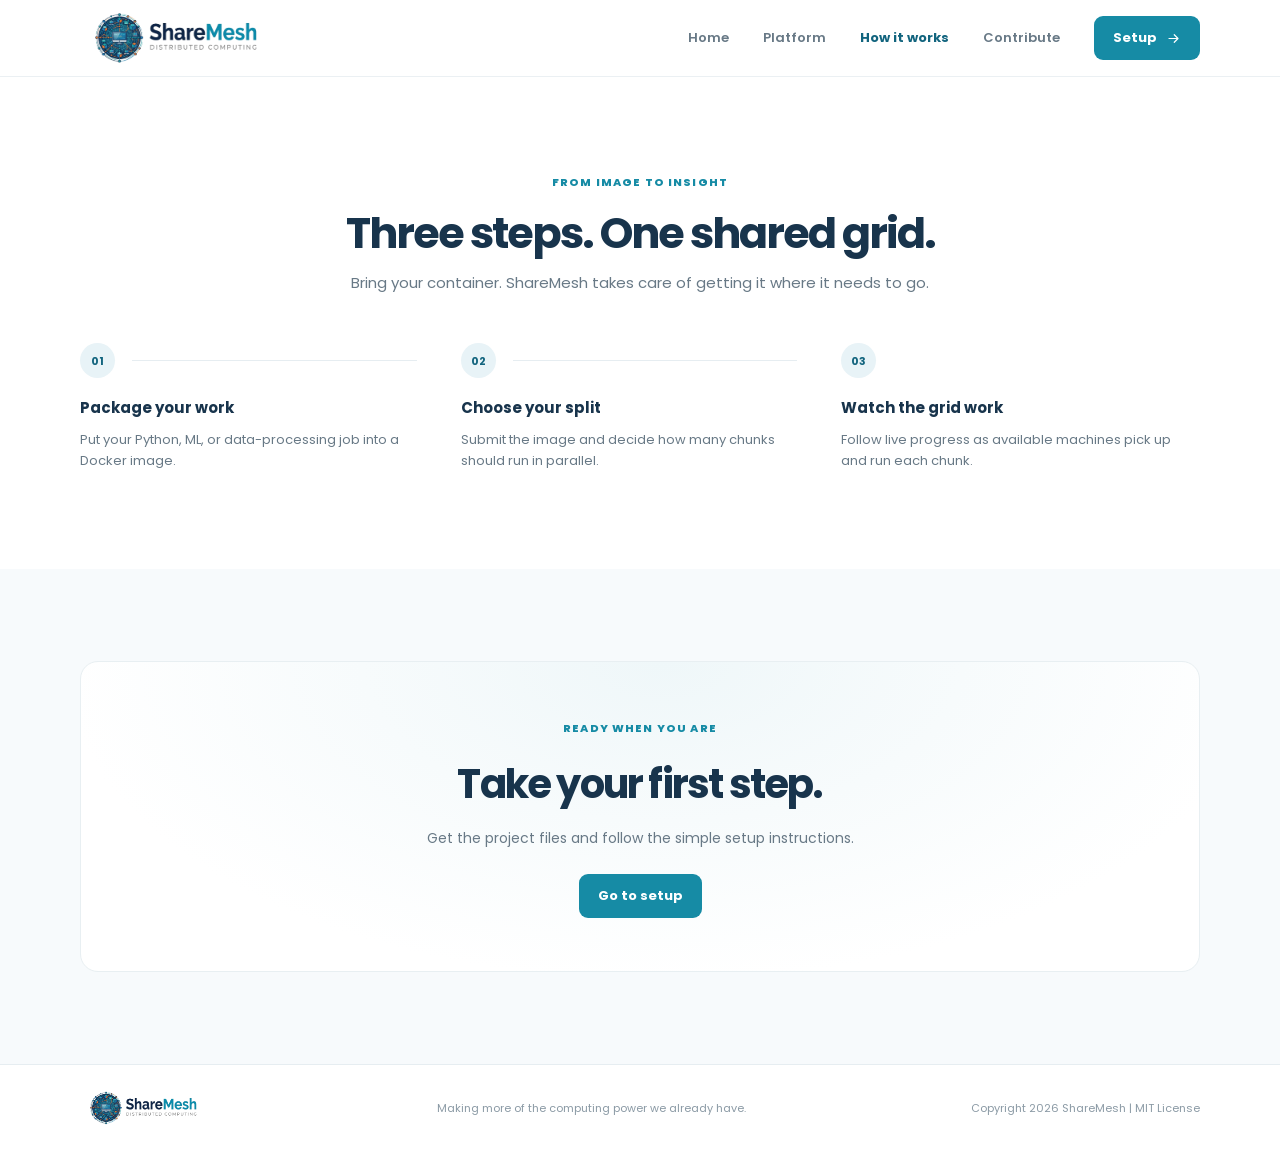
==== how-it-works.html @ c345e62b "Add files via upload" ====
<!doctype html>
<html lang="en">
  <head>
    <meta charset="UTF-8" />
    <meta name="viewport" content="width=device-width, initial-scale=1" />
    <meta name="description" content="Learn how to package a compute job, split it into chunks, and run it across the ShareMesh grid." />
    <meta name="theme-color" content="#ffffff" />
    <link rel="icon" type="image/png" href="logo.png" />
    <link rel="preconnect" href="https://fonts.googleapis.com" />
    <link rel="preconnect" href="https://fonts.gstatic.com" crossorigin />
    <link href="https://fonts.googleapis.com/css2?family=Poppins:wght@400;500;600;700&display=swap" rel="stylesheet" />
    <link rel="stylesheet" href="site.css" />
    <title>How it works - ShareMesh</title>
  </head>
  <body>
    <header class="site-header">
      <nav class="nav wrap" aria-label="Main navigation">
        <a class="brand" href="index.html#top" aria-label="ShareMesh home">
          <img class="brand-logo" src="logo.png" alt="ShareMesh" />
        </a>
        <button class="menu-toggle" type="button" aria-label="Open navigation menu" aria-expanded="false" aria-controls="nav-links">
          <svg width="19" height="19" viewBox="0 0 24 24" fill="none" aria-hidden="true">
            <path d="M4 7h16M4 12h16M4 17h16" stroke="currentColor" stroke-width="1.7" stroke-linecap="round" />
          </svg>
        </button>
        <div class="nav-links" id="nav-links">
          <a href="index.html" >Home</a>
          <a href="platform.html" >Platform</a>
          <a href="how-it-works.html" aria-current="page">How it works</a>
          <a href="contribute.html" >Contribute</a>
          <a class="button" href="setup.html" >
            Setup
            <svg width="15" height="15" viewBox="0 0 20 20" fill="none" aria-hidden="true">
              <path d="M4 10h12m-5-5 5 5-5 5" stroke="currentColor" stroke-width="1.6" stroke-linecap="round" stroke-linejoin="round" />
            </svg>
          </a>
        </div>
      </nav>
    </header>
    <main id="top">
<section class="section" id="how-it-works" aria-labelledby="steps-title">
        <div class="wrap">
          <div class="section-heading">
            <div class="eyebrow">From image to insight</div>
            <h2 id="steps-title">Three steps. One shared grid.</h2>
            <p>Bring your container. ShareMesh takes care of getting it where it needs to go.</p>
          </div>
          <div class="steps">
            <article class="step">
              <h3>Package your work</h3>
              <p>Put your Python, ML, or data-processing job into a Docker image.</p>
            </article>
            <article class="step">
              <h3>Choose your split</h3>
              <p>Submit the image and decide how many chunks should run in parallel.</p>
            </article>
            <article class="step">
              <h3>Watch the grid work</h3>
              <p>Follow live progress as available machines pick up and run each chunk.</p>
            </article>
          </div>
        </div>
      </section>
      <section class="section section-soft" aria-label="Continue to setup">
        <div class="wrap">
          <div class="cta-panel">
            <div class="eyebrow">Ready when you are</div>
            <h2>Take your first step.</h2>
            <p>Get the project files and follow the simple setup instructions.</p>
            <a class="button" href="setup.html">Go to setup</a>
          </div>
        </div>
      </section>
    </main>
    <footer class="site-footer">
      <div class="wrap footer-inner">
        <a class="brand" href="index.html#top" aria-label="ShareMesh home">
          <img class="brand-logo" src="logo.png" alt="ShareMesh distributed computing" />
        </a>
        <span>Making more of the computing power we already have.</span>
        <span>Copyright 2026 ShareMesh | MIT License</span>
      </div>
    </footer>
    <script src="site.js" defer></script>
  </body>
</html>
---- site.css ----
:root {
        color-scheme: light;
        --ink: #18344c;
        --body: #687986;
        --muted: #8b9aa5;
        --line: #e6edf1;
        --paper: #ffffff;
        --wash: #f7fafc;
        --blue-soft: #e8f3f7;
        --blue: #168ba5;
        --blue-dark: #12647e;
        --blue-light: #d5edf3;
        --shadow: 0 18px 55px rgba(34, 79, 101, 0.09);
        font-family: "Poppins", ui-sans-serif, system-ui, sans-serif;
        font-synthesis: none;
        text-rendering: optimizeLegibility;
        -webkit-font-smoothing: antialiased;
        -moz-osx-font-smoothing: grayscale;
      }

      *,
      *::before,
      *::after {
        box-sizing: border-box;
      }

      html {
        scroll-behavior: smooth;
        scroll-padding-top: 92px;
      }

      body {
        margin: 0;
        background: var(--paper);
        color: var(--ink);
        font-size: 15px;
        line-height: 1.65;
      }

      a {
        color: inherit;
        text-decoration: none;
      }

      button,
      a {
        -webkit-tap-highlight-color: transparent;
      }

      button {
        font: inherit;
      }

      .wrap {
        width: min(1120px, calc(100% - 48px));
        margin-inline: auto;
      }

      .site-header {
        position: sticky;
        z-index: 5;
        top: 0;
        border-bottom: 1px solid rgba(230, 237, 241, 0.8);
        background: rgba(255, 255, 255, 0.92);
        backdrop-filter: blur(16px);
      }

      .nav {
        display: flex;
        min-height: 76px;
        align-items: center;
        justify-content: space-between;
      }

      .brand {
        display: inline-flex;
        align-items: center;
        gap: 10px;
        color: var(--ink);
        font-size: 19px;
        font-weight: 730;
        letter-spacing: -0.8px;
      }

      .brand-logo {
        display: block;
        width: 200px;
        max-height: 74px;
        object-fit: contain;
      }

      .nav-links {
        display: flex;
        align-items: center;
        gap: 34px;
        color: var(--body);
        font-size: 13px;
        font-weight: 550;
      }

      .nav-links a:not(.button):hover,
      .text-link:hover {
        color: var(--blue-dark);
      }

      .button {
        display: inline-flex;
        min-height: 44px;
        align-items: center;
        justify-content: center;
        gap: 9px;
        padding: 0 18px;
        border: 1px solid transparent;
        border-radius: 9px;
        background: var(--blue);
        color: white;
        font-size: 13px;
        font-weight: 650;
        transition:
          background 160ms ease,
          transform 160ms ease,
          box-shadow 160ms ease;
      }

      .button:hover {
        transform: translateY(-1px);
        background: var(--blue-dark);
        box-shadow: 0 7px 18px rgba(18, 100, 126, 0.16);
      }

      .button-light {
        border-color: var(--line);
        background: white;
        color: var(--ink);
      }

      .button-light:hover {
        background: var(--wash);
        box-shadow: none;
      }

      .menu-toggle {
        display: none;
        width: 42px;
        height: 42px;
        align-items: center;
        justify-content: center;
        border: 1px solid var(--line);
        border-radius: 9px;
        background: white;
        color: var(--ink);
        cursor: pointer;
      }

      .hero {
        display: grid;
        min-height: 590px;
        grid-template-columns: 1.03fr 0.97fr;
        align-items: center;
        gap: 50px;
        padding-block: 74px 85px;
      }

      .eyebrow {
        display: inline-flex;
        align-items: center;
        gap: 8px;
        color: var(--blue);
        font-size: 11px;
        font-weight: 720;
        letter-spacing: 1.15px;
        text-transform: uppercase;
      }

      .eyebrow-dot {
        width: 7px;
        height: 7px;
        border-radius: 50%;
        background: #48a7be;
        box-shadow: 0 0 0 4px #eaf5f8;
      }

      h1,
      h2,
      h3,
      p {
        margin-top: 0;
      }

      h1 {
        max-width: 590px;
        margin-block: 22px 19px;
        font-size: clamp(43px, 5.2vw, 67px);
        font-weight: 650;
        letter-spacing: -4px;
        line-height: 1.07;
      }

      h1 span {
        color: var(--blue);
        font-weight: 500;
      }

      .hero-copy {
        max-width: 490px;
        margin-bottom: 28px;
        color: var(--body);
        font-size: 16px;
        line-height: 1.8;
      }

      .hero-actions {
        display: flex;
        flex-wrap: wrap;
        gap: 11px;
      }

      .trust-note {
        display: flex;
        align-items: center;
        gap: 9px;
        margin-top: 25px;
        color: var(--muted);
        font-size: 12px;
      }

      .trust-note svg {
        flex: 0 0 auto;
        color: var(--blue);
      }

      .hero-art {
        position: relative;
        display: grid;
        min-height: 404px;
        place-items: center;
        overflow: hidden;
        border: 1px solid #edf2f5;
        border-radius: 24px;
        background:
          radial-gradient(ellipse at 50% 46%, #f3f9fb 0, #fbfdfe 49%, #fff 78%);
      }

      .hero-art::before,
      .hero-art::after {
        position: absolute;
        width: 330px;
        height: 330px;
        border: 1px solid #e9f0f3;
        border-radius: 50%;
        content: "";
      }

      .hero-art::after {
        width: 235px;
        height: 235px;
        border-color: #e2edf1;
      }

      .network {
        position: relative;
        z-index: 1;
        width: min(91%, 400px);
        overflow: visible;
      }

      .network-line {
        fill: none;
        stroke: #d7e9ee;
        stroke-width: 1.5;
      }

      .network-node {
        fill: #fff;
        stroke: #83b6c5;
        stroke-width: 2;
      }

      .network-center {
        fill: #e2f1f5;
        stroke: #67a9bd;
        stroke-width: 2;
      }

      .network-center-dot {
        fill: #168ba5;
      }

      .art-label {
        position: absolute;
        z-index: 2;
        display: flex;
        align-items: center;
        gap: 9px;
        padding: 10px 12px;
        border: 1px solid #e8eef2;
        border-radius: 10px;
        background: rgba(255, 255, 255, 0.94);
        box-shadow: 0 8px 24px rgba(56, 80, 62, 0.07);
        color: var(--body);
        font-size: 11px;
      }

      .art-label strong {
        display: block;
        color: var(--ink);
        font-size: 12px;
        font-weight: 650;
      }

      .art-label-top {
        top: 29px;
        right: 25px;
      }

      .art-label-bottom {
        bottom: 28px;
        left: 23px;
      }

      .label-icon {
        display: grid;
        width: 29px;
        height: 29px;
        place-items: center;
        border-radius: 8px;
        background: var(--blue-soft);
        color: var(--blue);
      }

      .live-dot {
        width: 7px;
        height: 7px;
        border-radius: 50%;
        background: #48a7be;
      }

      .section {
        padding-block: 92px;
      }

      .section-soft {
        background: var(--wash);
      }

      .section-heading {
        max-width: 590px;
        margin: 0 auto 42px;
        text-align: center;
      }

      .section-heading h2,
      .split-copy h2 {
        margin-block: 14px 12px;
        font-size: clamp(31px, 3.7vw, 43px);
        font-weight: 620;
        letter-spacing: -2px;
        line-height: 1.2;
      }

      .section-heading p,
      .split-copy > p {
        margin-bottom: 0;
        color: var(--body);
        font-size: 15px;
      }

      .features {
        display: grid;
        grid-template-columns: repeat(3, 1fr);
        gap: 17px;
      }

      .feature-card {
        min-height: 205px;
        padding: 25px 24px;
        border: 1px solid var(--line);
        border-radius: 13px;
        background: white;
      }

      .feature-icon {
        display: grid;
        width: 41px;
        height: 41px;
        margin-bottom: 19px;
        place-items: center;
        border: 1px solid #e5edf1;
        border-radius: 11px;
        background: #f2f8fa;
        color: var(--blue);
      }

      .feature-card h3 {
        margin-bottom: 7px;
        font-size: 15px;
        font-weight: 660;
        letter-spacing: -0.25px;
      }

      .feature-card p {
        margin-bottom: 0;
        color: var(--body);
        font-size: 13px;
        line-height: 1.7;
      }

      .steps {
        display: grid;
        grid-template-columns: repeat(3, 1fr);
        gap: 22px;
        counter-reset: step;
      }

      .step {
        position: relative;
        padding: 5px 22px 5px 0;
        counter-increment: step;
      }

      .step::before {
        display: grid;
        width: 35px;
        height: 35px;
        margin-bottom: 18px;
        place-items: center;
        border-radius: 50%;
        background: var(--blue-soft);
        color: var(--blue-dark);
        content: "0" counter(step);
        font-size: 11px;
        font-weight: 700;
      }

      .step:not(:last-child)::after {
        position: absolute;
        top: 22px;
        right: 22px;
        left: 52px;
        height: 1px;
        background: var(--line);
        content: "";
      }

      .step h3 {
        margin-bottom: 8px;
        font-size: 15px;
        font-weight: 650;
      }

      .step p {
        margin-bottom: 0;
        color: var(--body);
        font-size: 13px;
      }

      .setup-intro {
        display: flex;
        align-items: flex-start;
        justify-content: space-between;
        gap: 34px;
        margin-bottom: 32px;
      }

      .setup-intro .section-heading {
        margin: 0;
        text-align: left;
      }

      .prerequisites {
        display: grid;
        min-width: 275px;
        gap: 11px;
        padding: 18px 20px;
        border: 1px solid var(--line);
        border-radius: 12px;
        background: white;
      }

      .prerequisites h3 {
        margin-bottom: 2px;
        font-size: 13px;
        font-weight: 660;
      }

      .prerequisite {
        display: flex;
        align-items: center;
        gap: 9px;
        color: var(--body);
        font-size: 12px;
      }

      .prerequisite svg {
        flex: 0 0 auto;
        color: var(--blue);
      }

      .setup-cards {
        display: grid;
        grid-template-columns: repeat(2, minmax(0, 1fr));
        gap: 18px;
      }

      .setup-card {
        display: flex;
        min-width: 0;
        flex-direction: column;
        padding: 25px;
        border: 1px solid var(--line);
        border-radius: 14px;
        background: white;
      }

      .setup-card .eyebrow {
        margin-bottom: 9px;
      }

      .setup-card h3 {
        margin-bottom: 8px;
        font-size: 19px;
        font-weight: 640;
        letter-spacing: -0.5px;
      }

      .setup-card > p {
        margin-bottom: 18px;
        color: var(--body);
        font-size: 13px;
      }

      .setup-list {
        display: grid;
        gap: 14px;
        margin: 0 0 23px;
        padding: 0;
        list-style: none;
      }

      .setup-list li {
        display: grid;
        grid-template-columns: 27px minmax(0, 1fr);
        gap: 10px;
        color: var(--body);
        font-size: 12px;
      }

      .setup-number {
        display: grid;
        width: 26px;
        height: 26px;
        place-items: center;
        border-radius: 50%;
        background: var(--blue-soft);
        color: var(--blue-dark);
        font-size: 10px;
        font-weight: 700;
      }

      .setup-list strong {
        display: block;
        margin-bottom: 2px;
        color: var(--ink);
        font-size: 12px;
        font-weight: 650;
      }

      .setup-list code {
        display: inline-block;
        margin-top: 5px;
        padding: 5px 8px;
        border: 1px solid #e7edf1;
        border-radius: 6px;
        background: var(--wash);
        color: var(--blue-dark);
        font-family: "SFMono-Regular", Consolas, "Liberation Mono", monospace;
        font-size: 11px;
      }

      .setup-actions {
        display: flex;
        flex-wrap: wrap;
        gap: 9px;
        margin-top: auto;
      }

      .split {
        display: grid;
        grid-template-columns: 1fr 1fr;
        align-items: center;
        gap: 78px;
      }

      .split-copy h2 {
        max-width: 460px;
      }

      .split-copy > p {
        max-width: 440px;
        line-height: 1.8;
      }

      .check-list {
        display: grid;
        gap: 12px;
        margin: 23px 0 27px;
        padding: 0;
        color: var(--body);
        font-size: 13px;
        list-style: none;
      }

      .check-list li {
        display: flex;
        align-items: flex-start;
        gap: 10px;
      }

      .check-list svg {
        flex: 0 0 auto;
        margin-top: 3px;
        color: var(--blue);
      }

      .compute-art {
        position: relative;
        display: grid;
        min-height: 340px;
        place-items: center;
        overflow: hidden;
        border: 1px solid #e8eff2;
        border-radius: 16px;
        background:
          radial-gradient(ellipse at 50% 48%, #edf6f8, #f8fbfc 57%, #fff 90%);
      }

      .compute-art svg {
        display: block;
        width: min(92%, 450px);
        height: auto;
      }

      .contribute {
        display: grid;
        grid-template-columns: 0.9fr 1.1fr;
        align-items: center;
        gap: 70px;
      }

      .contribute-art {
        display: grid;
        min-height: 280px;
        place-items: center;
        overflow: hidden;
        border: 1px solid #e8eff2;
        border-radius: 16px;
        background:
          radial-gradient(ellipse at 48% 50%, #edf6f8, #f8fbfc 57%, #fff 90%);
      }

      .contribute-art svg {
        width: min(74%, 250px);
        height: auto;
      }

      .cta-panel {
        padding: 53px 28px;
        border: 1px solid #e8eff2;
        border-radius: 18px;
        background:
          radial-gradient(ellipse at 52% 0%, #eff7f9 0, #fff 73%);
        text-align: center;
      }

      .cta-panel h2 {
        margin-block: 12px 10px;
        font-size: clamp(29px, 4vw, 40px);
        font-weight: 620;
        letter-spacing: -1.8px;
      }

      .cta-panel p {
        max-width: 500px;
        margin: 0 auto 23px;
        color: var(--body);
        font-size: 14px;
      }

      .site-footer {
        padding-block: 24px;
        border-top: 1px solid var(--line);
      }

      .footer-inner {
        display: flex;
        align-items: center;
        justify-content: space-between;
        gap: 16px;
        color: var(--muted);
        font-size: 11px;
      }

      .footer-inner .brand-logo {
        width: 132px;
        max-height: 64px;
      }

      :focus-visible {
        outline: 3px solid #8bc8d5;
        outline-offset: 3px;
      }

      @media (max-width: 800px) {
        .hero {
          min-height: auto;
          grid-template-columns: 1fr;
          gap: 42px;
          padding-block: 64px 66px;
        }

        .hero-copy {
          max-width: 560px;
        }

        .hero-art {
          min-height: 360px;
        }

        .section {
          padding-block: 72px;
        }

        .split,
        .contribute {
          grid-template-columns: 1fr;
          gap: 38px;
        }

        .setup-intro {
          flex-direction: column;
        }

        .prerequisites {
          width: 100%;
        }

        .contribute-art {
          min-height: 240px;
        }
      }

      @media (max-width: 720px) {
        .wrap {
          width: min(100% - 36px, 480px);
        }

        .nav {
          min-height: 67px;
        }

        .nav .brand-logo {
          width: 136px;
          max-height: 62px;
        }

        .menu-toggle {
          display: inline-flex;
        }

        .nav-links {
          position: absolute;
          top: 66px;
          right: 0;
          left: 0;
          display: none;
          align-items: stretch;
          gap: 0;
          padding: 10px 18px 18px;
          border-bottom: 1px solid var(--line);
          background: white;
        }

        .nav-links.is-open {
          display: flex;
          flex-direction: column;
        }

        .nav-links > a:not(.button) {
          padding: 12px 2px;
        }

        .nav-links .button {
          margin-top: 7px;
        }

        h1 {
          font-size: clamp(42px, 12vw, 58px);
          letter-spacing: -3px;
        }

        .hero {
          gap: 34px;
          padding-block: 51px 54px;
        }

        .hero-copy {
          font-size: 15px;
        }

        .hero-art {
          min-height: 305px;
          border-radius: 18px;
        }

        .hero-art::before {
          width: 270px;
          height: 270px;
        }

        .hero-art::after {
          width: 195px;
          height: 195px;
        }

        .art-label-top {
          top: 17px;
          right: 12px;
        }

        .art-label-bottom {
          bottom: 16px;
          left: 11px;
        }

        .features,
        .steps,
        .setup-cards {
          grid-template-columns: 1fr;
          gap: 12px;
        }

        .feature-card {
          min-height: auto;
          padding: 21px;
        }

        .feature-icon {
          margin-bottom: 13px;
        }

        .step {
          padding: 0 0 14px;
        }

        .step:not(:last-child)::after {
          display: none;
        }

        .section {
          padding-block: 59px;
        }

        .section-heading {
          margin-bottom: 30px;
          text-align: left;
        }

        .cta-panel {
          padding: 39px 20px;
        }

        .footer-inner {
          align-items: flex-start;
          flex-direction: column;
        }
      }

      @media (prefers-reduced-motion: reduce) {
        *,
        *::before,
        *::after {
          scroll-behavior: auto !important;
          transition-duration: 0.01ms !important;
        }
      }

      .nav-links a[aria-current="page"]:not(.button) {
        color: var(--blue-dark);
        font-weight: 650;
      }
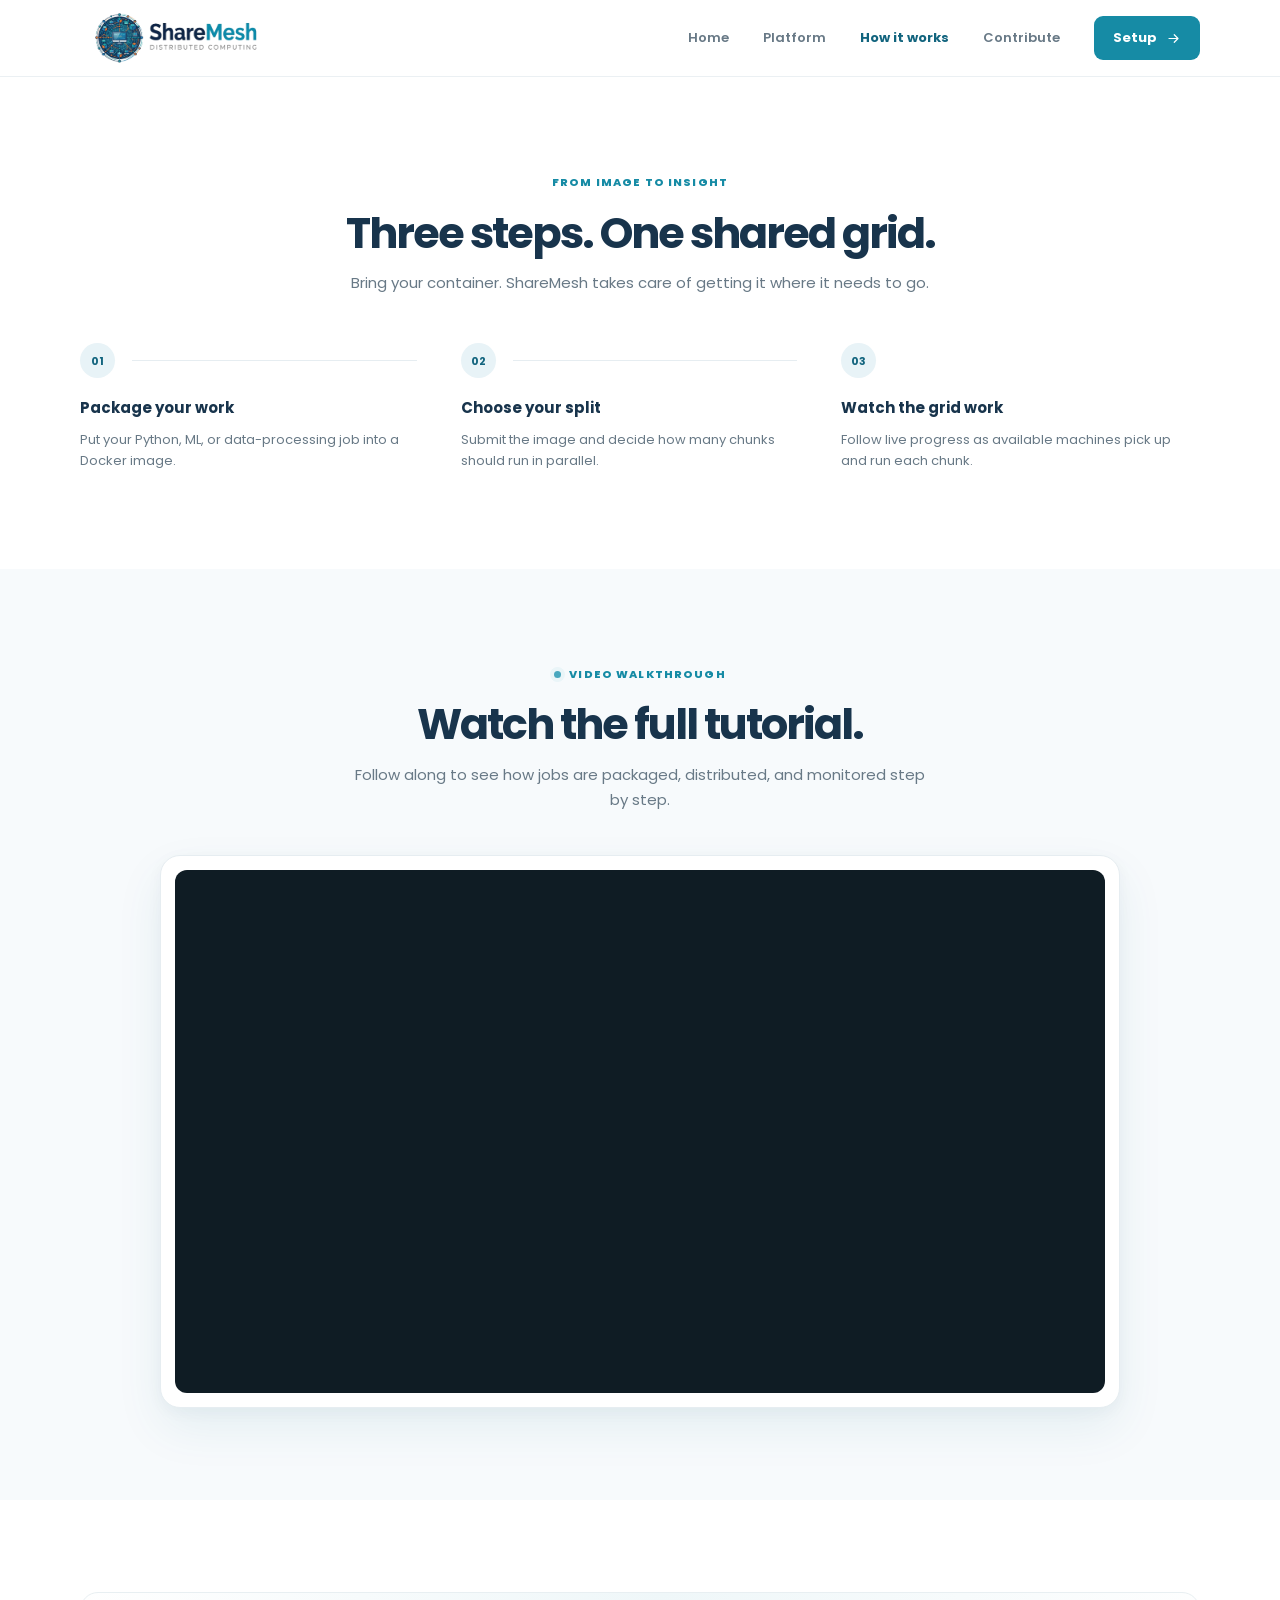
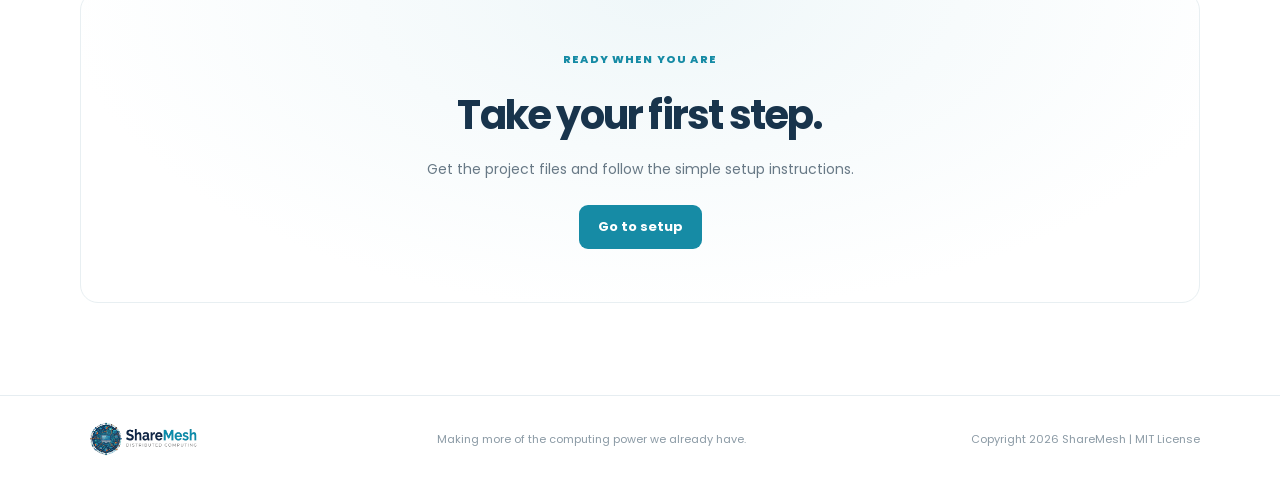
==== commit 39539908: "added yt video url" ====
--- a/how-it-works.html
+++ b/how-it-works.html
@@ -61,7 +61,28 @@
           </div>
         </div>
       </section>
-      <section class="section section-soft" aria-label="Continue to setup">
+      <section class="section section-soft" id="video-tutorial" aria-labelledby="tutorial-title">
+        <div class="wrap">
+          <div class="section-heading">
+            <div class="eyebrow"><span class="eyebrow-dot"></span> Video Walkthrough</div>
+            <h2 id="tutorial-title">Watch the full tutorial.</h2>
+            <p>Follow along to see how jobs are packaged, distributed, and monitored step by step.</p>
+          </div>
+          <div class="video-card">
+            <div class="video-container">
+              <iframe
+                src="https://www.youtube.com/embed/z03ErOpGmQo"
+                title="ShareMesh Tutorial - How it works"
+                allow="accelerometer; autoplay; clipboard-write; encrypted-media; gyroscope; picture-in-picture; web-share"
+                referrerpolicy="strict-origin-when-cross-origin"
+                allowfullscreen
+              ></iframe>
+            </div>
+          </div>
+        </div>
+      </section>
+
+      <section class="section" aria-label="Continue to setup">
         <div class="wrap">
           <div class="cta-panel">
             <div class="eyebrow">Ready when you are</div>
--- a/site.css
+++ b/site.css
@@ -686,6 +686,33 @@
         font-size: 14px;
       }
 
+      .video-card {
+        max-width: 960px;
+        margin: 0 auto;
+        padding: 14px;
+        border: 1px solid var(--line);
+        border-radius: 20px;
+        background: #ffffff;
+        box-shadow: 0 20px 48px rgba(18, 100, 126, 0.08), 0 4px 16px rgba(24, 52, 76, 0.04);
+      }
+
+      .video-container {
+        position: relative;
+        width: 100%;
+        aspect-ratio: 16 / 9;
+        border-radius: 12px;
+        overflow: hidden;
+        background: #0f1c24;
+      }
+
+      .video-container iframe {
+        position: absolute;
+        inset: 0;
+        width: 100%;
+        height: 100%;
+        border: 0;
+      }
+
       .site-footer {
         padding-block: 24px;
         border-top: 1px solid var(--line);
@@ -742,6 +769,15 @@
 
         .prerequisites {
           width: 100%;
+        }
+
+        .video-card {
+          padding: 8px;
+          border-radius: 16px;
+        }
+
+        .video-container {
+          border-radius: 10px;
         }
 
         .contribute-art {
